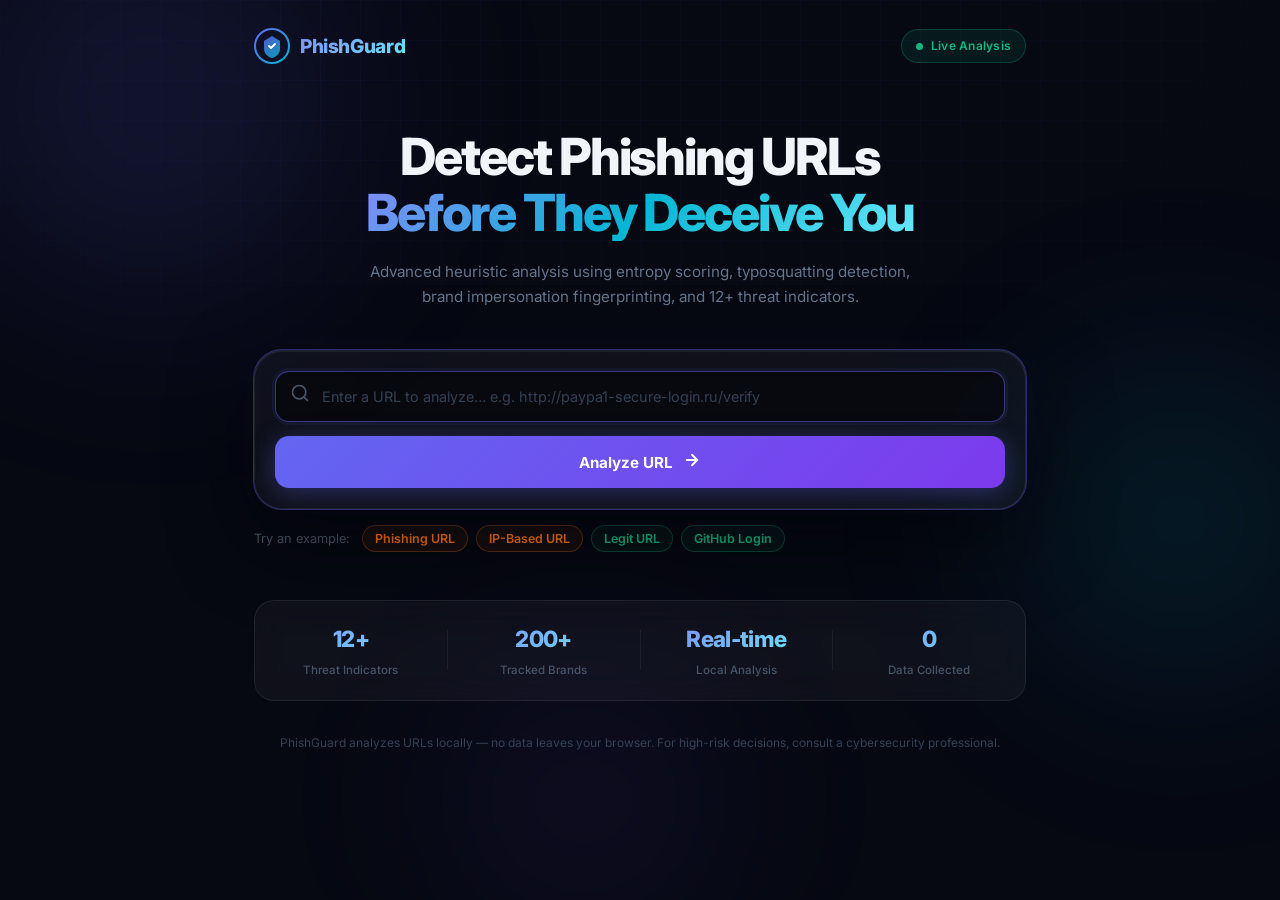
==== index.html @ 8e23b527 "Add files via upload" ====
<!-- PhishGuard | Author: Abenezer | MIT License | 2026 -->
<!DOCTYPE html>
<html lang="en">

<head>
  <meta charset="UTF-8" />
  <meta name="viewport" content="width=device-width, initial-scale=1.0" />
  <title>PhishGuard — Phishing URL Analyzer</title>
  <meta name="description"
    content="Instantly analyze any URL for phishing indicators. PhishGuard uses advanced heuristics, entropy analysis, and brand impersonation detection to score URLs for risk." />
  <link rel="preconnect" href="https://fonts.googleapis.com" />
  <link rel="preconnect" href="https://fonts.gstatic.com" crossorigin />
  <link
    href="https://fonts.googleapis.com/css2?family=Inter:wght@300;400;500;600;700;800&family=JetBrains+Mono:wght@400;500;700&display=swap"
    rel="stylesheet" />
  <link rel="stylesheet" href="style.css" />
</head>

<body>

  <!-- Animated background grid -->
  <div class="bg-grid" aria-hidden="true"></div>
  <div class="bg-orbs" aria-hidden="true">
    <div class="orb orb-1"></div>
    <div class="orb orb-2"></div>
    <div class="orb orb-3"></div>
  </div>

  <div class="app-wrapper">

    <!-- header -->
    <header class="header">
      <div class="logo-mark">
        <svg width="36" height="36" viewBox="0 0 36 36" fill="none" xmlns="http://www.w3.org/2000/svg">
          <circle cx="18" cy="18" r="17" stroke="url(#logoGrad)" stroke-width="2" />
          <path d="M18 8 L26 13 L26 21 C26 25.4 22.4 29 18 30 C13.6 29 10 25.4 10 21 L10 13 Z" fill="url(#shieldGrad)"
            opacity="0.85" />
          <path d="M15 18 L17 20 L21 16" stroke="#fff" stroke-width="1.8" stroke-linecap="round"
            stroke-linejoin="round" />
          <defs>
            <linearGradient id="logoGrad" x1="0" y1="0" x2="36" y2="36" gradientUnits="userSpaceOnUse">
              <stop stop-color="#6366f1" />
              <stop offset="1" stop-color="#06b6d4" />
            </linearGradient>
            <linearGradient id="shieldGrad" x1="10" y1="8" x2="26" y2="30" gradientUnits="userSpaceOnUse">
              <stop stop-color="#6366f1" />
              <stop offset="1" stop-color="#06b6d4" />
            </linearGradient>
          </defs>
        </svg>
        <span class="logo-text">PhishGuard</span>
      </div>
      <div class="header-badge">
        <span class="pulse-dot"></span>
        <span>Live Analysis</span>
      </div>
    </header>

    <!-- hero -->
    <section class="hero">
      <h1 class="hero-title">
        Detect Phishing URLs<br />
        <span class="gradient-text">Before They Deceive You</span>
      </h1>
      <p class="hero-sub">
        Advanced heuristic analysis using entropy scoring, typosquatting detection,<br />
        brand impersonation fingerprinting, and 12+ threat indicators.
      </p>
    </section>

    <!-- URL input -->
    <div class="input-card glass">
      <div class="input-wrapper" id="inputWrapper">
        <div class="input-icon">
          <svg width="20" height="20" viewBox="0 0 24 24" fill="none" stroke="currentColor" stroke-width="2"
            stroke-linecap="round" stroke-linejoin="round">
            <circle cx="11" cy="11" r="8" />
            <path d="m21 21-4.35-4.35" />
          </svg>
        </div>
        <input type="text" id="urlInput" class="url-input"
          placeholder="Enter a URL to analyze… e.g. http://paypa1-secure-login.ru/verify" autocomplete="off"
          spellcheck="false" />
        <button id="clearBtn" class="clear-btn" title="Clear" aria-label="Clear input" style="display:none">
          <svg width="16" height="16" viewBox="0 0 24 24" fill="none" stroke="currentColor" stroke-width="2.5"
            stroke-linecap="round">
            <path d="M18 6 6 18M6 6l12 12" />
          </svg>
        </button>
      </div>
      <button id="analyzeBtn" class="analyze-btn">
        <span class="btn-text">Analyze URL</span>
        <span class="btn-icon">
          <svg width="18" height="18" viewBox="0 0 24 24" fill="none" stroke="currentColor" stroke-width="2.5"
            stroke-linecap="round" stroke-linejoin="round">
            <path d="M5 12h14M12 5l7 7-7 7" />
          </svg>
        </span>
        <span class="btn-loader" aria-hidden="true"></span>
      </button>
    </div>

    <!-- example chips -->
    <div class="quick-examples">
      <span class="examples-label">Try an example:</span>
      <button class="example-chip phish" data-url="http://paypa1-login-secure.ru/account/verify">Phishing URL</button>
      <button class="example-chip phish" data-url="http://192.168.1.1/bank-login/secure">IP-Based URL</button>
      <button class="example-chip safe" data-url="https://www.google.com">Legit URL</button>
      <button class="example-chip safe" data-url="https://github.com/login">GitHub Login</button>
    </div>

    <!-- results -->
    <div id="resultsPanel" class="results-panel hidden">

      <!-- URL breakdown -->
      <div class="url-breakdown glass" id="urlBreakdown"></div>

      <!-- score + verdict -->
      <div class="verdict-row">
        <div class="score-ring-container">
          <svg class="score-ring" viewBox="0 0 120 120" width="120" height="120">
            <circle class="ring-bg" cx="60" cy="60" r="52" />
            <circle class="ring-fill" cx="60" cy="60" r="52" id="ringFill" />
          </svg>
          <div class="score-center">
            <span id="scoreNum" class="score-num">0</span>
            <span class="score-label">/ 100</span>
          </div>
        </div>

        <div class="verdict-info">
          <div id="verdictBadge" class="verdict-badge"></div>
          <p id="verdictDesc" class="verdict-desc"></p>
          <div class="threat-meter">
            <div class="threat-meter-label">Threat Level</div>
            <div class="threat-bar-track">
              <div class="threat-bar-fill" id="threatBarFill"></div>
            </div>
          </div>
        </div>
      </div>

      <!-- findings cards -->
      <div class="findings-grid" id="findingsGrid"></div>

      <!-- indicator table -->
      <div class="detail-section glass">
        <h3 class="detail-title">
          <svg width="18" height="18" viewBox="0 0 24 24" fill="none" stroke="currentColor" stroke-width="2"
            stroke-linecap="round" stroke-linejoin="round">
            <path d="M9 11l3 3L22 4" />
            <path d="M21 12v7a2 2 0 01-2 2H5a2 2 0 01-2-2V5a2 2 0 012-2h11" />
          </svg>
          Indicator Breakdown
        </h3>
        <div id="indicatorTable" class="indicator-table"></div>
      </div>

      <!-- recommendation -->
      <div id="recommendation" class="recommendation-box glass"></div>

      <!-- reset -->
      <button class="reset-btn" id="resetBtn">
        <svg width="16" height="16" viewBox="0 0 24 24" fill="none" stroke="currentColor" stroke-width="2.5"
          stroke-linecap="round" stroke-linejoin="round">
          <path d="M3 12a9 9 0 109-9 9.75 9.75 0 00-6.74 2.74L3 8" />
          <path d="M3 3v5h5" />
        </svg>
        Analyze Another URL
      </button>
    </div>

    <!-- stats bar -->
    <div class="stats-bar glass">
      <div class="stat-item">
        <span class="stat-num">12+</span>
        <span class="stat-label">Threat Indicators</span>
      </div>
      <div class="stat-divider"></div>
      <div class="stat-item">
        <span class="stat-num">200+</span>
        <span class="stat-label">Tracked Brands</span>
      </div>
      <div class="stat-divider"></div>
      <div class="stat-item">
        <span class="stat-num">Real-time</span>
        <span class="stat-label">Local Analysis</span>
      </div>
      <div class="stat-divider"></div>
      <div class="stat-item">
        <span class="stat-num">0</span>
        <span class="stat-label">Data Collected</span>
      </div>
    </div>

    <footer class="footer">
      <p>PhishGuard analyzes URLs locally — no data leaves your browser. For high-risk decisions, consult a
        cybersecurity professional.</p>
    </footer>

  </div>

  <script src="analyzer.js"></script>
</body>

</html>
---- style.css ----
/* PhishGuard — styles
   Author: Abenezer | MIT License | 2026 */

:root {
  /* Color Palette */
  --bg-base: #060812;
  --bg-surface: #0d1117;
  --bg-glass: rgba(255, 255, 255, 0.04);
  --bg-glass-hover: rgba(255, 255, 255, 0.07);
  --border-glass: rgba(255, 255, 255, 0.08);
  --border-glow: rgba(99, 102, 241, 0.4);

  /* Brand */
  --indigo: #6366f1;
  --indigo-light: #818cf8;
  --cyan: #06b6d4;
  --cyan-light: #67e8f9;

  /* Risk Colors */
  --c-safe: #10b981;
  --c-safe-bg: rgba(16, 185, 129, 0.12);
  --c-safe-border: rgba(16, 185, 129, 0.35);
  --c-low: #22d3ee;
  --c-low-bg: rgba(34, 211, 238, 0.10);
  --c-medium: #f59e0b;
  --c-medium-bg: rgba(245, 158, 11, 0.12);
  --c-medium-border: rgba(245, 158, 11, 0.35);
  --c-high: #f97316;
  --c-high-bg: rgba(249, 115, 22, 0.12);
  --c-high-border: rgba(249, 115, 22, 0.35);
  --c-critical: #ef4444;
  --c-critical-bg: rgba(239, 68, 68, 0.12);
  --c-critical-border: rgba(239, 68, 68, 0.40);

  /* Typography */
  --font-sans: 'Inter', system-ui, sans-serif;
  --font-mono: 'JetBrains Mono', 'Fira Code', monospace;

  /* Spacing */
  --radius-sm: 8px;
  --radius-md: 14px;
  --radius-lg: 20px;
  --radius-xl: 28px;

  /* Transitions */
  --ease-out: cubic-bezier(0.16, 1, 0.3, 1);
  --ease-in-out: cubic-bezier(0.4, 0, 0.2, 1);
}

/* reset */
*,
*::before,
*::after {
  box-sizing: border-box;
  margin: 0;
  padding: 0;
}

html {
  scroll-behavior: smooth;
}

body {
  font-family: var(--font-sans);
  background: var(--bg-base);
  color: #e2e8f0;
  min-height: 100vh;
  overflow-x: hidden;
  line-height: 1.6;
  -webkit-font-smoothing: antialiased;
}

/* animated background */
.bg-grid {
  position: fixed;
  inset: 0;
  z-index: 0;
  background-image:
    linear-gradient(rgba(99, 102, 241, 0.04) 1px, transparent 1px),
    linear-gradient(90deg, rgba(99, 102, 241, 0.04) 1px, transparent 1px);
  background-size: 40px 40px;
  mask-image: radial-gradient(ellipse 80% 60% at 50% 0%, black 30%, transparent 100%);
}

.bg-orbs {
  position: fixed;
  inset: 0;
  z-index: 0;
  overflow: hidden;
  pointer-events: none;
}

.orb {
  position: absolute;
  border-radius: 50%;
  filter: blur(80px);
  animation: orbDrift 18s ease-in-out infinite alternate;
}

.orb-1 {
  width: 600px;
  height: 600px;
  background: radial-gradient(circle, rgba(99, 102, 241, 0.18) 0%, transparent 70%);
  top: -200px;
  left: -150px;
  animation-duration: 20s;
}

.orb-2 {
  width: 500px;
  height: 500px;
  background: radial-gradient(circle, rgba(6, 182, 212, 0.14) 0%, transparent 70%);
  top: 30%;
  right: -150px;
  animation-duration: 15s;
  animation-delay: -5s;
}

.orb-3 {
  width: 400px;
  height: 400px;
  background: radial-gradient(circle, rgba(139, 92, 246, 0.10) 0%, transparent 70%);
  bottom: -100px;
  left: 30%;
  animation-duration: 25s;
  animation-delay: -10s;
}

@keyframes orbDrift {
  from {
    transform: translate(0, 0) scale(1);
  }

  to {
    transform: translate(40px, 30px) scale(1.08);
  }
}

/* layout */
.app-wrapper {
  position: relative;
  z-index: 1;
  max-width: 820px;
  margin: 0 auto;
  padding: 0 24px 80px;
}

/* glassmorphism base */
.glass {
  background: var(--bg-glass);
  border: 1px solid var(--border-glass);
  backdrop-filter: blur(16px);
  -webkit-backdrop-filter: blur(16px);
}

/* header */
.header {
  display: flex;
  align-items: center;
  justify-content: space-between;
  padding: 28px 0 0;
}

.logo-mark {
  display: flex;
  align-items: center;
  gap: 10px;
}

.logo-text {
  font-size: 1.2rem;
  font-weight: 800;
  letter-spacing: -0.02em;
  background: linear-gradient(135deg, var(--indigo-light), var(--cyan-light));
  -webkit-background-clip: text;
  background-clip: text;
  -webkit-text-fill-color: transparent;
}

.header-badge {
  display: flex;
  align-items: center;
  gap: 8px;
  padding: 6px 14px;
  border-radius: 100px;
  background: rgba(16, 185, 129, 0.1);
  border: 1px solid rgba(16, 185, 129, 0.25);
  font-size: 0.75rem;
  font-weight: 600;
  color: var(--c-safe);
  letter-spacing: 0.02em;
}

.pulse-dot {
  width: 7px;
  height: 7px;
  border-radius: 50%;
  background: var(--c-safe);
  box-shadow: 0 0 0 0 rgba(16, 185, 129, 0.5);
  animation: pulse 2s ease-in-out infinite;
}

@keyframes pulse {

  0%,
  100% {
    box-shadow: 0 0 0 0 rgba(16, 185, 129, 0.5);
  }

  50% {
    box-shadow: 0 0 0 5px rgba(16, 185, 129, 0);
  }
}

/* hero section */
.hero {
  text-align: center;
  padding: 64px 0 40px;
}

.hero-title {
  font-size: clamp(2rem, 5vw, 3.2rem);
  font-weight: 800;
  letter-spacing: -0.04em;
  line-height: 1.1;
  color: #f1f5f9;
}

.gradient-text {
  background: linear-gradient(135deg, var(--indigo-light) 0%, var(--cyan) 50%, var(--cyan-light) 100%);
  -webkit-background-clip: text;
  background-clip: text;
  -webkit-text-fill-color: transparent;
  display: inline-block;
}

.hero-sub {
  margin-top: 18px;
  font-size: 0.95rem;
  color: #64748b;
  line-height: 1.7;
}

/* URL input card */
.input-card {
  border-radius: var(--radius-xl);
  padding: 20px;
  display: flex;
  flex-direction: column;
  gap: 14px;
  box-shadow: 0 0 0 1px rgba(99, 102, 241, 0.1), 0 30px 60px rgba(0, 0, 0, 0.4),
    inset 0 1px 0 rgba(255, 255, 255, 0.06);
  transition: box-shadow 0.3s var(--ease-out);
}

.input-card:focus-within {
  box-shadow: 0 0 0 1px rgba(99, 102, 241, 0.4), 0 30px 80px rgba(0, 0, 0, 0.5),
    0 0 40px rgba(99, 102, 241, 0.06),
    inset 0 1px 0 rgba(255, 255, 255, 0.06);
}

.input-wrapper {
  display: flex;
  align-items: center;
  background: rgba(0, 0, 0, 0.3);
  border: 1px solid rgba(255, 255, 255, 0.06);
  border-radius: var(--radius-md);
  padding: 0 14px;
  transition: border-color 0.25s, background 0.25s;
}

.input-wrapper:focus-within {
  border-color: rgba(99, 102, 241, 0.5);
  background: rgba(0, 0, 0, 0.45);
  box-shadow: 0 0 0 3px rgba(99, 102, 241, 0.08);
}

.input-icon {
  color: #475569;
  flex-shrink: 0;
}

.url-input {
  flex: 1;
  background: none;
  border: none;
  outline: none;
  font-family: var(--font-mono);
  font-size: 0.92rem;
  color: #e2e8f0;
  padding: 15px 12px;
  caret-color: var(--indigo-light);
}

.url-input::placeholder {
  color: #334155;
  font-family: var(--font-sans);
  font-size: 0.9rem;
}

.clear-btn {
  background: none;
  border: none;
  cursor: pointer;
  color: #475569;
  padding: 6px;
  border-radius: 6px;
  display: flex;
  align-items: center;
  transition: color 0.2s, background 0.2s;
}

.clear-btn:hover {
  color: #94a3b8;
  background: rgba(255, 255, 255, 0.06);
}

.analyze-btn {
  position: relative;
  overflow: hidden;
  display: flex;
  align-items: center;
  justify-content: center;
  gap: 10px;
  padding: 15px 28px;
  border-radius: var(--radius-md);
  border: none;
  cursor: pointer;
  font-family: var(--font-sans);
  font-weight: 700;
  font-size: 0.95rem;
  color: #fff;
  background: linear-gradient(135deg, var(--indigo) 0%, #7c3aed 50%, var(--cyan) 100%);
  background-size: 200% 200%;
  animation: gradShift 4s ease infinite;
  box-shadow: 0 4px 24px rgba(99, 102, 241, 0.35);
  transition: box-shadow 0.3s, transform 0.2s;
}

.analyze-btn:hover:not(:disabled) {
  box-shadow: 0 8px 40px rgba(99, 102, 241, 0.5);
  transform: translateY(-1px);
}

.analyze-btn:active:not(:disabled) {
  transform: translateY(0);
}

.analyze-btn:disabled {
  opacity: 0.7;
  cursor: not-allowed;
}

.analyze-btn::before {
  content: '';
  position: absolute;
  inset: 0;
  background: linear-gradient(135deg, rgba(255, 255, 255, 0.12), transparent);
  opacity: 0;
  transition: opacity 0.3s;
}

.analyze-btn:hover::before {
  opacity: 1;
}

@keyframes gradShift {

  0%,
  100% {
    background-position: 0% 50%;
  }

  50% {
    background-position: 100% 50%;
  }
}

.btn-loader {
  display: none;
  width: 18px;
  height: 18px;
  border: 2px solid rgba(255, 255, 255, 0.3);
  border-top-color: #fff;
  border-radius: 50%;
  animation: spin 0.7s linear infinite;
}

.analyze-btn.loading .btn-text,
.analyze-btn.loading .btn-icon {
  display: none;
}

.analyze-btn.loading .btn-loader {
  display: block;
}

@keyframes spin {
  to {
    transform: rotate(360deg);
  }
}

/* example chips */
.quick-examples {
  display: flex;
  flex-wrap: wrap;
  align-items: center;
  gap: 8px;
  margin-top: 16px;
}

.examples-label {
  font-size: 0.8rem;
  color: #475569;
  margin-right: 4px;
}

.example-chip {
  padding: 5px 12px;
  border-radius: 100px;
  border: 1px solid;
  cursor: pointer;
  font-size: 0.78rem;
  font-weight: 600;
  transition: transform 0.15s, box-shadow 0.15s, background 0.15s;
  font-family: var(--font-sans);
}

.example-chip.phish {
  color: var(--c-high);
  border-color: rgba(249, 115, 22, 0.3);
  background: rgba(249, 115, 22, 0.07);
}

.example-chip.phish:hover {
  background: rgba(249, 115, 22, 0.15);
  box-shadow: 0 0 12px rgba(249, 115, 22, 0.2);
  transform: translateY(-1px);
}

.example-chip.safe {
  color: var(--c-safe);
  border-color: rgba(16, 185, 129, 0.3);
  background: rgba(16, 185, 129, 0.07);
}

.example-chip.safe:hover {
  background: rgba(16, 185, 129, 0.15);
  box-shadow: 0 0 12px rgba(16, 185, 129, 0.2);
  transform: translateY(-1px);
}

/* results panel */
.results-panel {
  margin-top: 32px;
  display: flex;
  flex-direction: column;
  gap: 20px;
}

.results-panel.hidden {
  display: none;
}

/* URL breakdown display */
.url-breakdown {
  border-radius: var(--radius-md);
  padding: 16px 20px;
  font-family: var(--font-mono);
  font-size: 0.82rem;
  line-height: 1.8;
  word-break: break-all;
  color: #64748b;
}

.url-bd-label {
  font-size: 0.7rem;
  text-transform: uppercase;
  letter-spacing: 0.08em;
  color: #334155;
  margin-bottom: 8px;
  font-family: var(--font-sans);
  font-weight: 600;
}

.url-bd-row {
  display: flex;
  gap: 10px;
  align-items: baseline;
  flex-wrap: wrap;
}

.url-bd-part {
  border-radius: 4px;
  padding: 1px 5px;
}

.url-bd-scheme {
  color: var(--c-medium);
  background: rgba(245, 158, 11, 0.1);
}

.url-bd-scheme.secure {
  color: var(--c-safe);
  background: rgba(16, 185, 129, 0.1);
}

.url-bd-domain {
  color: var(--indigo-light);
  background: rgba(99, 102, 241, 0.1);
}

.url-bd-path {
  color: #64748b;
}

.url-bd-key {
  font-size: 0.7rem;
  color: #334155;
  font-family: var(--font-sans);
}

/* verdict row (score ring + badge) */
.verdict-row {
  display: flex;
  align-items: center;
  gap: 32px;
  background: var(--bg-glass);
  border: 1px solid var(--border-glass);
  border-radius: var(--radius-lg);
  padding: 28px 32px;
  backdrop-filter: blur(16px);
}

@media (max-width: 520px) {
  .verdict-row {
    flex-direction: column;
    gap: 20px;
    padding: 24px;
  }
}

/* Ring */
.score-ring-container {
  position: relative;
  flex-shrink: 0;
}

.score-ring {
  transform: rotate(-90deg);
  filter: drop-shadow(0 0 12px rgba(99, 102, 241, 0.3));
}

.ring-bg {
  fill: none;
  stroke: rgba(255, 255, 255, 0.05);
  stroke-width: 8;
}

.ring-fill {
  fill: none;
  stroke-width: 8;
  stroke-linecap: round;
  stroke-dasharray: 326.73;
  stroke-dashoffset: 326.73;
  transition: stroke-dashoffset 1.2s var(--ease-out), stroke 0.6s;
}

.score-center {
  position: absolute;
  inset: 0;
  display: flex;
  flex-direction: column;
  align-items: center;
  justify-content: center;
}

.score-num {
  font-size: 2rem;
  font-weight: 800;
  letter-spacing: -0.04em;
  line-height: 1;
  color: #f1f5f9;
  transition: color 0.6s;
}

.score-label {
  font-size: 0.7rem;
  color: #475569;
  font-weight: 600;
}

/* Verdict */
.verdict-info {
  flex: 1;
  display: flex;
  flex-direction: column;
  gap: 12px;
}

.verdict-badge {
  display: inline-flex;
  align-items: center;
  gap: 8px;
  padding: 8px 18px;
  border-radius: var(--radius-sm);
  font-weight: 800;
  font-size: 0.88rem;
  letter-spacing: 0.06em;
  text-transform: uppercase;
  width: fit-content;
  border: 1px solid;
}

.verdict-desc {
  font-size: 0.9rem;
  color: #94a3b8;
  line-height: 1.6;
}

.threat-meter-label {
  font-size: 0.72rem;
  color: #475569;
  font-weight: 600;
  text-transform: uppercase;
  letter-spacing: 0.06em;
  margin-bottom: 6px;
}

.threat-bar-track {
  height: 6px;
  border-radius: 100px;
  background: rgba(255, 255, 255, 0.07);
  overflow: hidden;
}

.threat-bar-fill {
  height: 100%;
  border-radius: 100px;
  width: 0%;
  background: linear-gradient(90deg, var(--c-safe), var(--c-medium), var(--c-critical));
  transition: width 1.2s var(--ease-out);
}

/* risk level color themes */
.risk-safe .ring-fill {
  stroke: var(--c-safe);
}

.risk-safe .score-num {
  color: var(--c-safe);
}

.risk-safe .verdict-badge {
  color: var(--c-safe);
  background: var(--c-safe-bg);
  border-color: var(--c-safe-border);
}

.risk-low .ring-fill {
  stroke: var(--c-low);
}

.risk-low .score-num {
  color: var(--c-low);
}

.risk-low .verdict-badge {
  color: var(--c-low);
  background: var(--c-low-bg);
  border-color: rgba(34, 211, 238, 0.3);
}

.risk-medium .ring-fill {
  stroke: var(--c-medium);
}

.risk-medium .score-num {
  color: var(--c-medium);
}

.risk-medium .verdict-badge {
  color: var(--c-medium);
  background: var(--c-medium-bg);
  border-color: var(--c-medium-border);
}

.risk-high .ring-fill {
  stroke: var(--c-high);
}

.risk-high .score-num {
  color: var(--c-high);
}

.risk-high .verdict-badge {
  color: var(--c-high);
  background: var(--c-high-bg);
  border-color: var(--c-high-border);
}

.risk-critical .ring-fill {
  stroke: var(--c-critical);
  filter: drop-shadow(0 0 10px rgba(239, 68, 68, 0.6));
}

.risk-critical .score-num {
  color: var(--c-critical);
}

.risk-critical .verdict-badge {
  color: var(--c-critical);
  background: var(--c-critical-bg);
  border-color: var(--c-critical-border);
}

/* findings cards grid */
.findings-grid {
  display: grid;
  grid-template-columns: repeat(auto-fill, minmax(220px, 1fr));
  gap: 12px;
}

.finding-card {
  border-radius: var(--radius-md);
  padding: 16px;
  border: 1px solid;
  display: flex;
  flex-direction: column;
  gap: 6px;
  animation: fadeSlideUp 0.4s var(--ease-out) both;
  transition: transform 0.2s, box-shadow 0.2s;
}

.finding-card:hover {
  transform: translateY(-2px);
  box-shadow: 0 8px 20px rgba(0, 0, 0, 0.3);
}

.finding-card.flag-error {
  background: var(--c-critical-bg);
  border-color: var(--c-critical-border);
}

.finding-card.flag-warn {
  background: var(--c-high-bg);
  border-color: var(--c-high-border);
}

.finding-card.flag-caution {
  background: var(--c-medium-bg);
  border-color: var(--c-medium-border);
}

.finding-card.flag-ok {
  background: var(--c-safe-bg);
  border-color: var(--c-safe-border);
}

.finding-icon {
  font-size: 1.3rem;
}

.finding-title {
  font-size: 0.82rem;
  font-weight: 700;
  color: #e2e8f0;
}

.finding-detail {
  font-size: 0.75rem;
  color: #64748b;
}

@keyframes fadeSlideUp {
  from {
    opacity: 0;
    transform: translateY(16px);
  }

  to {
    opacity: 1;
    transform: translateY(0);
  }
}

/* indicator breakdown table */
.detail-section {
  border-radius: var(--radius-md);
  padding: 22px 24px;
}

.detail-title {
  display: flex;
  align-items: center;
  gap: 8px;
  font-size: 0.9rem;
  font-weight: 700;
  color: #94a3b8;
  margin-bottom: 16px;
}

.indicator-table {
  display: flex;
  flex-direction: column;
  gap: 0;
}

.indicator-row {
  display: flex;
  align-items: center;
  justify-content: space-between;
  padding: 10px 0;
  border-bottom: 1px solid rgba(255, 255, 255, 0.04);
  gap: 12px;
}

.indicator-row:last-child {
  border-bottom: none;
}

.ind-name {
  font-size: 0.84rem;
  color: #94a3b8;
  flex: 1;
}

.ind-value {
  font-size: 0.82rem;
  font-family: var(--font-mono);
  color: #e2e8f0;
  max-width: 280px;
  text-align: right;
  word-break: break-all;
}

.ind-status {
  width: 6px;
  height: 6px;
  border-radius: 50%;
  flex-shrink: 0;
  margin-left: 12px;
}

.ind-status.ok {
  background: var(--c-safe);
  box-shadow: 0 0 6px rgba(16, 185, 129, 0.6);
}

.ind-status.warn {
  background: var(--c-medium);
  box-shadow: 0 0 6px rgba(245, 158, 11, 0.6);
}

.ind-status.danger {
  background: var(--c-critical);
  box-shadow: 0 0 6px rgba(239, 68, 68, 0.6);
}

/* recommendation box */
.recommendation-box {
  border-radius: var(--radius-md);
  padding: 20px 24px;
}

.rec-header {
  display: flex;
  align-items: center;
  gap: 10px;
  font-weight: 700;
  font-size: 0.9rem;
  margin-bottom: 10px;
}

.rec-icon {
  font-size: 1.2rem;
}

.rec-body {
  font-size: 0.88rem;
  color: #94a3b8;
  line-height: 1.7;
}

.rec-body ul {
  padding-left: 20px;
  margin-top: 8px;
}

.rec-body li {
  margin-bottom: 4px;
}

.rec-safe {
  border-color: var(--c-safe-border);
}

.rec-safe .rec-header {
  color: var(--c-safe);
}

.rec-warn {
  border-color: var(--c-medium-border);
}

.rec-warn .rec-header {
  color: var(--c-medium);
}

.rec-danger {
  border-color: var(--c-critical-border);
}

.rec-danger .rec-header {
  color: var(--c-critical);
}

/* reset/analyze-another button */
.reset-btn {
  display: flex;
  align-items: center;
  justify-content: center;
  gap: 8px;
  padding: 12px 24px;
  border-radius: var(--radius-md);
  border: 1px solid rgba(255, 255, 255, 0.08);
  background: rgba(255, 255, 255, 0.04);
  cursor: pointer;
  font-family: var(--font-sans);
  font-size: 0.88rem;
  font-weight: 600;
  color: #64748b;
  transition: all 0.2s;
  align-self: center;
}

.reset-btn:hover {
  color: #e2e8f0;
  background: rgba(255, 255, 255, 0.07);
  border-color: rgba(255, 255, 255, 0.15);
}

/* stats bar */
.stats-bar {
  display: flex;
  align-items: center;
  justify-content: center;
  gap: 0;
  border-radius: var(--radius-lg);
  margin-top: 48px;
  padding: 20px 0;
}

.stat-item {
  flex: 1;
  text-align: center;
  padding: 0 24px;
  display: flex;
  flex-direction: column;
  gap: 4px;
}

.stat-num {
  font-size: 1.4rem;
  font-weight: 800;
  letter-spacing: -0.03em;
  background: linear-gradient(135deg, var(--indigo-light), var(--cyan-light));
  -webkit-background-clip: text;
  background-clip: text;
  -webkit-text-fill-color: transparent;
}

.stat-label {
  font-size: 0.72rem;
  color: #475569;
  font-weight: 500;
}

.stat-divider {
  width: 1px;
  height: 40px;
  background: rgba(255, 255, 255, 0.06);
  flex-shrink: 0;
}

@media (max-width: 520px) {
  .stats-bar {
    flex-wrap: wrap;
    gap: 16px;
    padding: 20px;
  }

  .stat-divider {
    display: none;
  }

  .stat-item {
    flex: 1 1 40%;
  }
}

/* footer */
.footer {
  text-align: center;
  margin-top: 32px;
  font-size: 0.75rem;
  color: #334155;
  line-height: 1.7;
}

/* utilities */
.hidden {
  display: none !important;
}

/* Animate results in */
.results-panel>* {
  animation: fadeSlideUp 0.5s var(--ease-out) both;
}

.results-panel>*:nth-child(1) {
  animation-delay: 0.05s;
}

.results-panel>*:nth-child(2) {
  animation-delay: 0.12s;
}

.results-panel>*:nth-child(3) {
  animation-delay: 0.19s;
}

.results-panel>*:nth-child(4) {
  animation-delay: 0.26s;
}

.results-panel>*:nth-child(5) {
  animation-delay: 0.33s;
}

.results-panel>*:nth-child(6) {
  animation-delay: 0.40s;
}
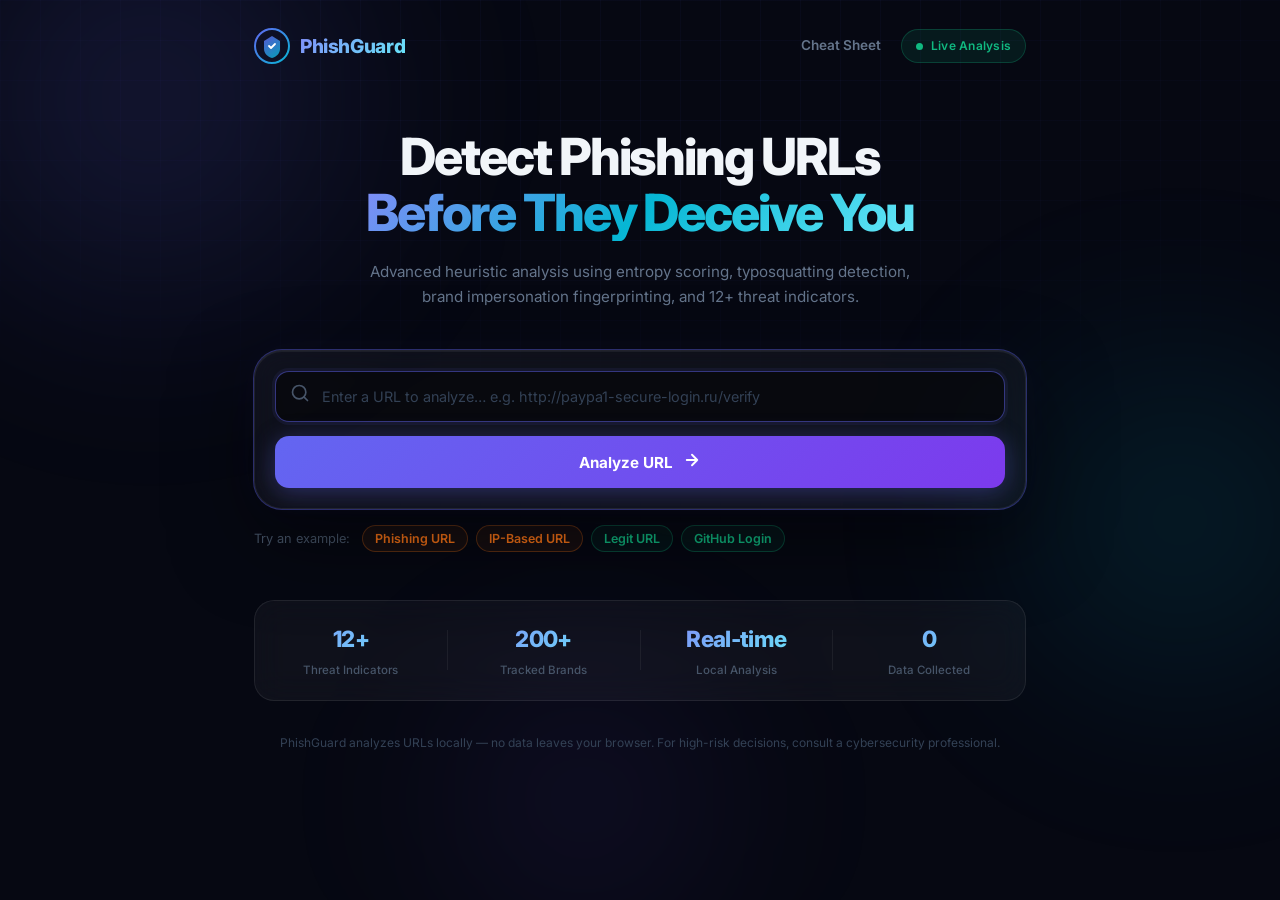
==== commit 52061d1b: "feat: add beautiful shell command cheat sheet page and navigation" ====
--- a/index.html
+++ b/index.html
@@ -5,9 +5,27 @@
 <head>
   <meta charset="UTF-8" />
   <meta name="viewport" content="width=device-width, initial-scale=1.0" />
-  <title>PhishGuard — Phishing URL Analyzer</title>
-  <meta name="description"
-    content="Instantly analyze any URL for phishing indicators. PhishGuard uses advanced heuristics, entropy analysis, and brand impersonation detection to score URLs for risk." />
+  
+  <!-- Primary Meta Tags -->
+  <title>PhishGuard — Advanced Phishing URL Analyzer | Cyber Threat Intelligence</title>
+  <meta name="title" content="PhishGuard — Advanced Phishing URL Analyzer | Cyber Threat Intelligence" />
+  <meta name="description" content="Instantly analyze any URL for phishing indicators. PhishGuard uses advanced heuristics, entropy analysis, and brand impersonation detection to score malicious links." />
+  <meta name="keywords" content="Phishing URL Analyzer, Malicious Link Checker, Anti-Phishing Tool, Cybersecurity Threat Intelligence, Find Fake Websites, URL Scan" />
+  <meta name="author" content="Abenezer" />
+  <meta name="robots" content="index, follow" />
+  <meta name="language" content="English" />
+
+  <!-- Open Graph / Facebook -->
+  <meta property="og:type" content="website" />
+  <meta property="og:title" content="PhishGuard — Advanced Phishing URL Analyzer" />
+  <meta property="og:description" content="Instantly analyze any URL for phishing indicators. PhishGuard uses advanced heuristics, entropy analysis, and brand impersonation detection." />
+  <meta property="og:image" content="https://raw.githubusercontent.com/YourUsername/phishing-analyzer/main/preview.png" />
+
+  <!-- Twitter -->
+  <meta property="twitter:card" content="summary_large_image" />
+  <meta property="twitter:title" content="PhishGuard — Advanced Phishing URL Analyzer" />
+  <meta property="twitter:description" content="Instantly analyze any URL for phishing indicators. PhishGuard uses advanced heuristics, entropy analysis, and brand impersonation detection." />
+  <meta property="twitter:image" content="https://raw.githubusercontent.com/YourUsername/phishing-analyzer/main/preview.png" />
   <link rel="preconnect" href="https://fonts.googleapis.com" />
   <link rel="preconnect" href="https://fonts.gstatic.com" crossorigin />
   <link
@@ -50,9 +68,12 @@
         </svg>
         <span class="logo-text">PhishGuard</span>
       </div>
-      <div class="header-badge">
-        <span class="pulse-dot"></span>
-        <span>Live Analysis</span>
+      <div class="header-actions">
+        <a href="cheatsheet.html" class="nav-link">Cheat Sheet</a>
+        <div class="header-badge">
+          <span class="pulse-dot"></span>
+          <span>Live Analysis</span>
+        </div>
       </div>
     </header>
 
--- a/style.css
+++ b/style.css
@@ -177,6 +177,24 @@
   -webkit-text-fill-color: transparent;
 }
 
+.header-actions {
+  display: flex;
+  align-items: center;
+  gap: 20px;
+}
+
+.nav-link {
+  font-size: 0.85rem;
+  font-weight: 600;
+  color: #64748b;
+  text-decoration: none;
+  transition: color 0.2s;
+}
+
+.nav-link:hover {
+  color: var(--indigo-light);
+}
+
 .header-badge {
   display: flex;
   align-items: center;
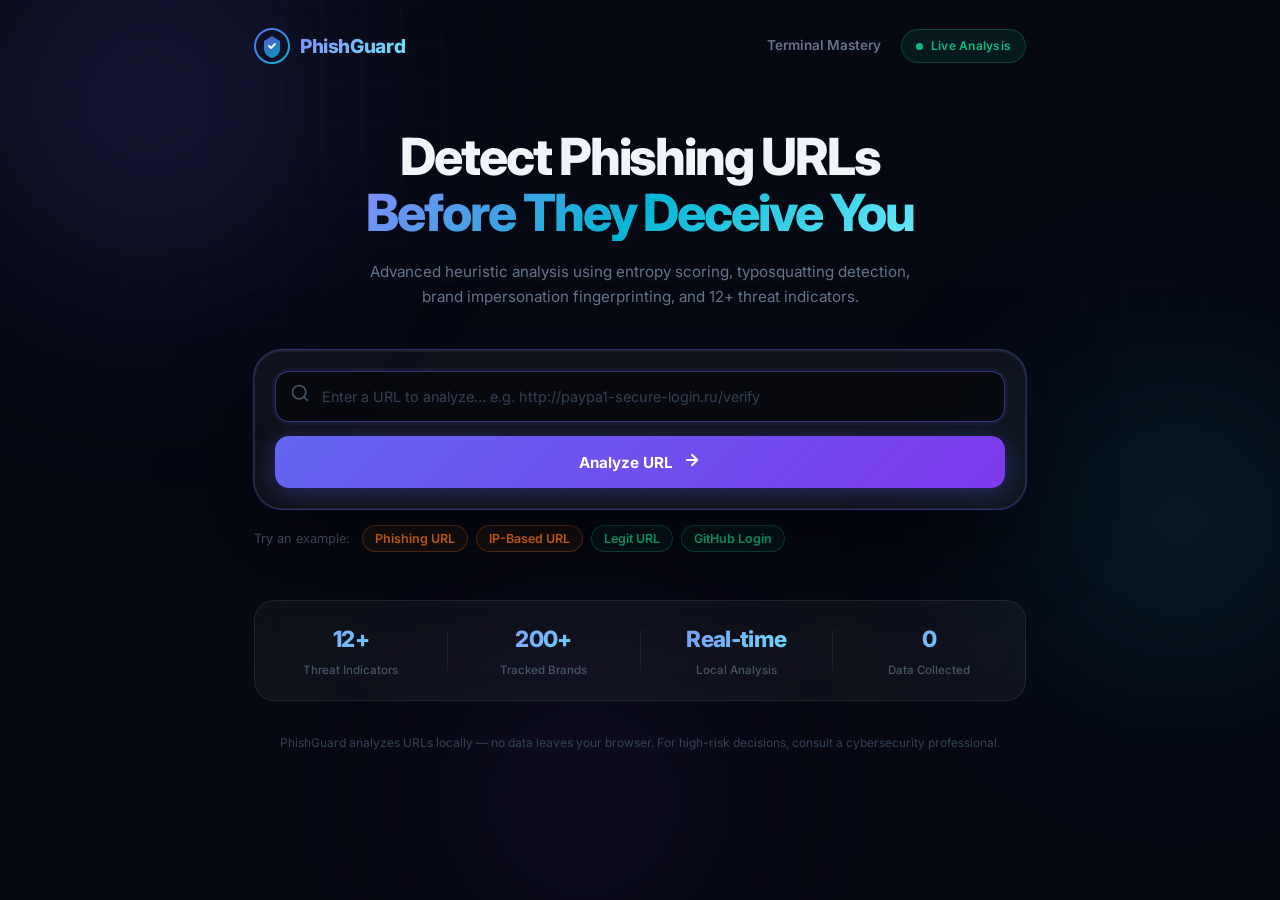
==== commit 8e198884: "feat: integrate terminal mastery cheatsheet and add navigation link" ====
--- a/index.html
+++ b/index.html
@@ -69,7 +69,7 @@
         <span class="logo-text">PhishGuard</span>
       </div>
       <div class="header-actions">
-        <a href="cheatsheet.html" class="nav-link">Cheat Sheet</a>
+        <a href="cheatsheet/index.html" class="nav-link">Terminal Mastery</a>
         <div class="header-badge">
           <span class="pulse-dot"></span>
           <span>Live Analysis</span>
